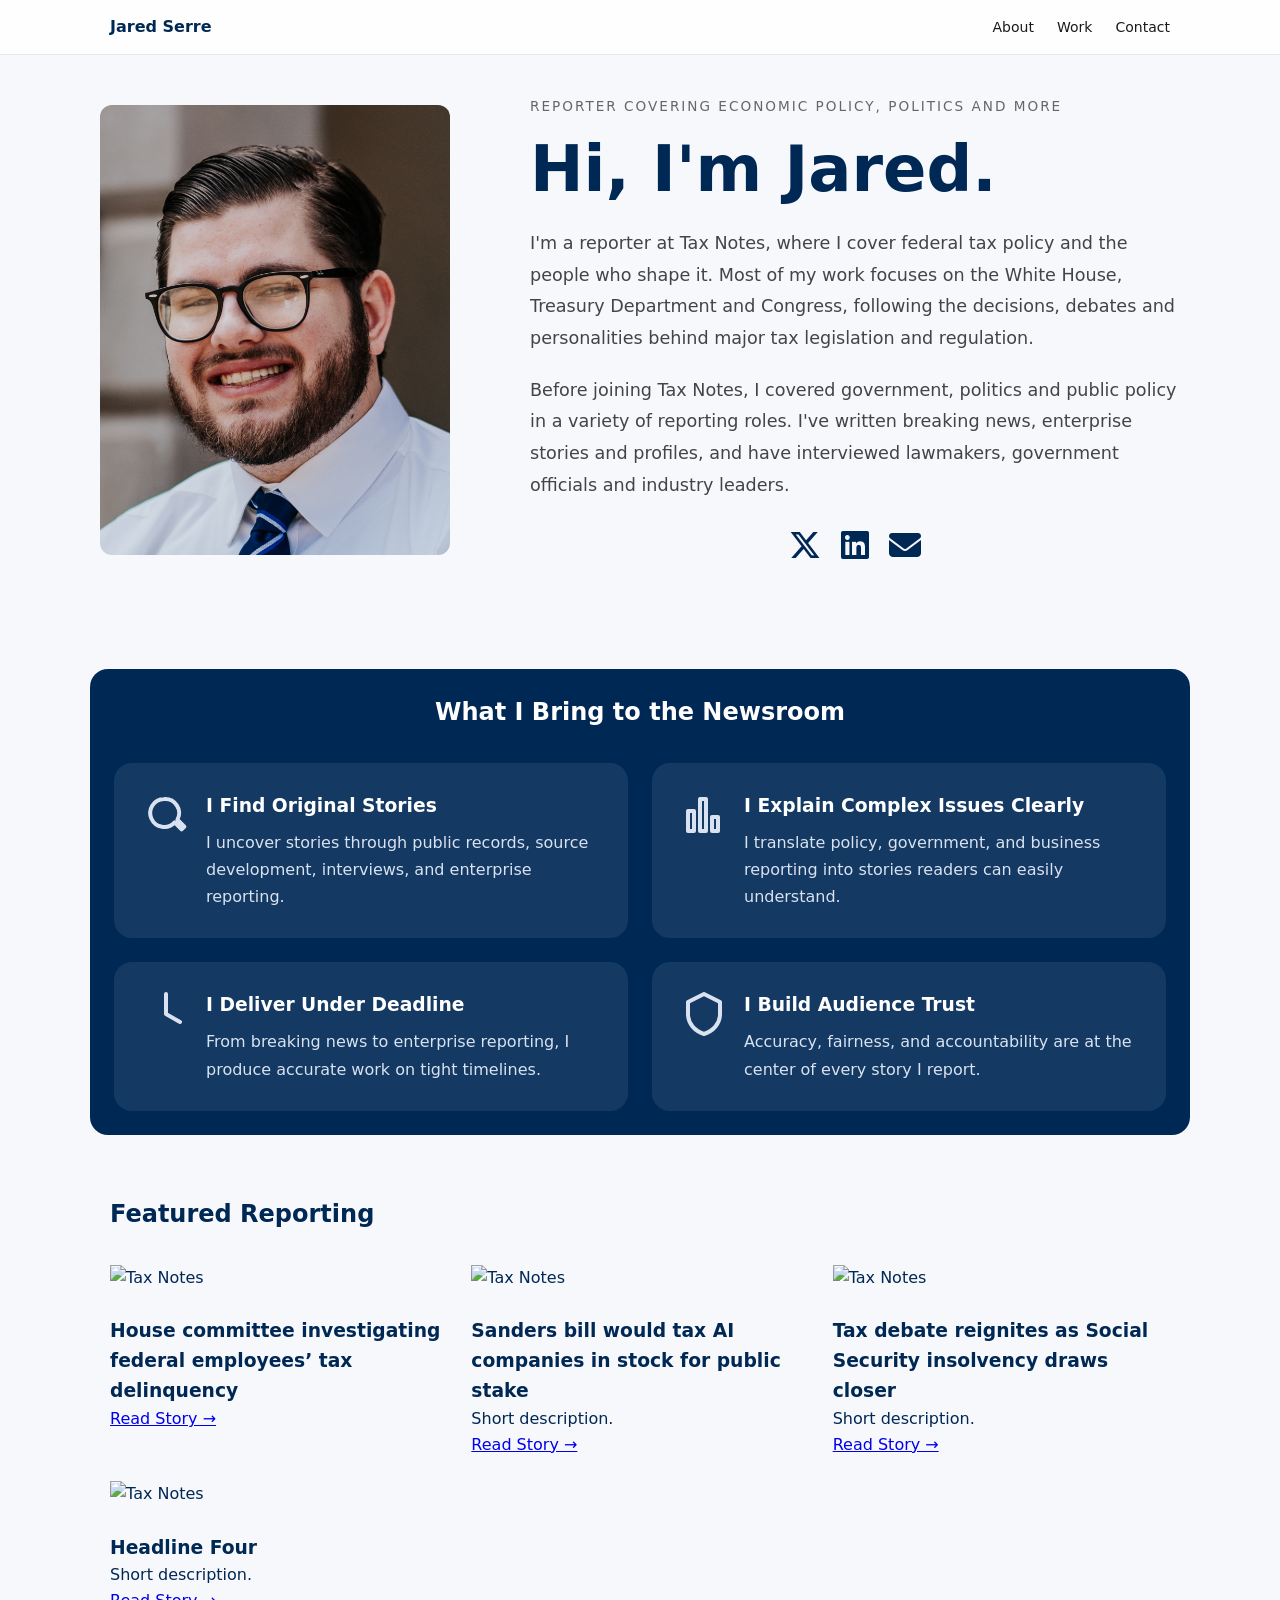
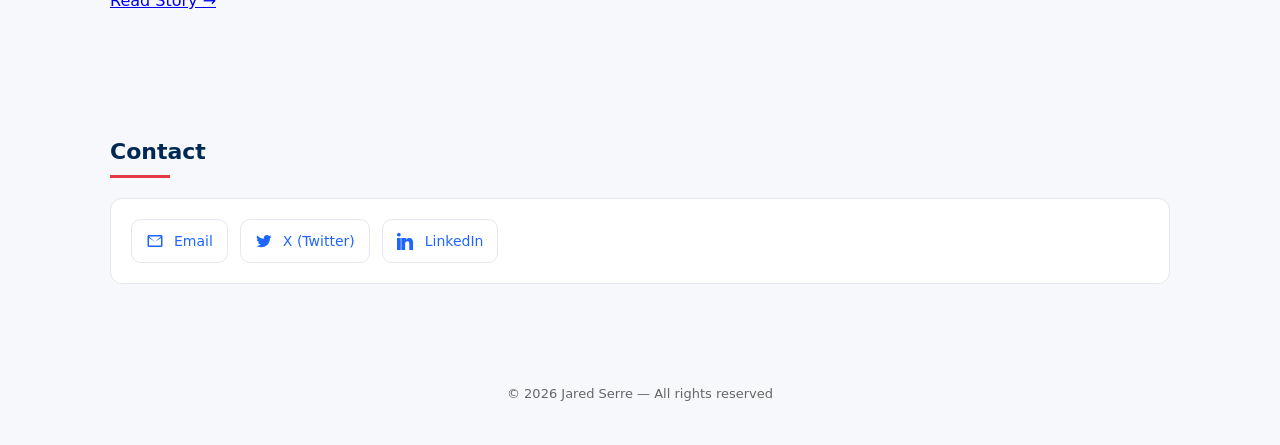
==== index.html @ 061e99f4 "Update index.html" ====
<!DOCTYPE html>
<html lang="en">
<head>
  <meta charset="UTF-8" />
  <meta name="viewport" content="width=device-width, initial-scale=1.0"/>
  <title>Jared Serre</title>
  <link rel="stylesheet" href="styles.css" />
  <link rel="stylesheet" href="https://cdnjs.cloudflare.com/ajax/libs/font-awesome/6.5.2/css/all.min.css">
</head>

<body>

<!-- NAV -->
<nav>
  <div class="nav-container">
    <div class="logo">Jared Serre</div>
    <div class="nav-links">
      <a href="#about">About</a>
      <a href="#work">Work</a>
      <a href="#contact">Contact</a>
    </div>
  </div>
</nav>
  
<!-- HERO SECTION -->
<section class="hero">
  <div class="hero-image">
    <img src="images/headshot.jpg" alt="Jared Serre">
  </div>

  <div class="hero-content">
    <p class="hero-kicker">Reporter Covering Economic Policy, Politics and More</p>

    <h1>Hi, I'm Jared.</h1>

    <p class="hero-description">
      I'm a reporter at Tax Notes, where I cover federal tax policy and the
      people who shape it. Most of my work focuses on the White House,
      Treasury Department and Congress, following the decisions, debates
      and personalities behind major tax legislation and regulation.
    </p>

    <p class="hero-description">
      Before joining Tax Notes, I covered government, politics and public
      policy in a variety of reporting roles. I've written breaking news,
      enterprise stories and profiles, and have interviewed lawmakers,
      government officials and industry leaders.
    </p>

    <div class="hero-links">
      <a href="https://x.com/JaredSerre" target="_blank" aria-label="X">
        <i class="fa-brands fa-x-twitter"></i>
      </a>

      <a href="https://www.linkedin.com/in/jared-serre/" target="_blank" aria-label="LinkedIn">
        <i class="fa-brands fa-linkedin"></i>
      </a>

      <a href="mailto:jaredserre@gmail.com" aria-label="Email">
        <i class="fa-solid fa-envelope"></i>
      </a>
    </div>
  </div>
</section>

</header>

  <!-- WHY NEWSROOMS HIRE ME -->
<section id="why-newsrooms-hire-me">
  <div class="container">
    <h2>What I Bring to the Newsroom</h2>

    <div class="value-grid">

      <article class="value-card">
        <div class="value-icon">
          <svg viewBox="0 0 24 24">
            <path d="M11 4a7 7 0 105.3 11.7l3.5 3.5 1.4-1.4-3.5-3.5A7 7 0 0011 4z"/>
          </svg>
        </div>
        <div class="value-content">
          <h3>I Find Original Stories</h3>
          <p>
            I uncover stories through public records, source development,
            interviews, and enterprise reporting.
          </p>
        </div>
      </article>

      <article class="value-card">
        <div class="value-icon">
          <svg viewBox="0 0 24 24">
            <path d="M4 20V10h3v10H4zm6 0V4h3v16h-3zm6 0v-7h3v7h-3z"/>
          </svg>
        </div>
        <div class="value-content">
          <h3>I Explain Complex Issues Clearly</h3>
          <p>
            I translate policy, government, and business reporting into
            stories readers can easily understand.
          </p>
        </div>
      </article>

      <article class="value-card">
        <div class="value-icon">
          <svg viewBox="0 0 24 24">
            <path d="M12 2v10l7 4"/>
          </svg>
        </div>
        
        <div class="value-content">
          <h3>I Deliver Under Deadline</h3>
          <p>
            From breaking news to enterprise reporting, I produce
            accurate work on tight timelines.
          </p>
        </div> 
      </article>

      <article class="value-card">
        <div class="value-icon">
          <svg viewBox="0 0 24 24">
            <path d="M12 2l8 4v6c0 5-3.5 8.5-8 10-4.5-1.5-8-5-8-10V6l8-4z"/>
          </svg>
        </div>

        <div class="value-content">
          <h3>I Build Audience Trust</h3>
          <p>
            Accuracy, fairness, and accountability are at the center
            of every story I report.
          </p>
        </div>  
      </article>

    </div>
  </div>
</section>

<!-- WORK -->
<section id="featured-work" class="section">
  <div class="container">

    <div class="section-header">
      <h2>Featured Reporting</h2>
    </div>

    <div class="story-grid">

      <!-- Story Card -->
      <article class="story-card">
        <div class="story-card">
        <div class="pub-badge">
        <img src="images/logos/tax-notes.png" alt="Tax Notes">
        </div>
        <img src="https://pbs.twimg.com/media/HLxZW6cWMAAOwuE?format=jpg&name=medium" alt="">
        <h3>House committee investigating federal employees’ tax delinquency</h3>
        <a href="articles/delinquency.html">Read Story →</a>
      </article>

      <!-- Story Card -->
      <article class="story-card">
        <div class="story-card">
        <div class="pub-badge">
        <img src="images/logos/tax-notes.png" alt="Tax Notes">
        </div>
        <img src="https://pbs.twimg.com/media/HLcJzKTXwAAC-oU?format=jpg&name=medium" alt="">
        <h3>Sanders bill would tax AI companies in stock for public stake</h3>
        <p>Short description.</p>
        <a href="articles/sanders-bill.html">Read Story →</a>
      </article>

      <!-- Story Card -->
      <article class="story-card">
        <div class="story-card">
        <div class="pub-badge">
        <img src="images/logos/tax-notes.png" alt="Tax Notes">
        </div>
        <img src="https://pbs.twimg.com/media/HKjgT0gX0AAf01h?format=jpg&name=medium" alt="">
        <h3>Tax debate reignites as Social Security insolvency draws closer</h3>
        <p>Short description.</p>
        <a href="articles/social-security.html">Read Story →</a>
      </article>

      <!-- Story Card -->
      <article class="story-card">
        <div class="story-card">
        <div class="pub-badge">
        <img src="images/logos/tax-notes.png" alt="Tax Notes">
        </div>
        <img src="images/story4.jpg" alt="">
        <h3>Headline Four</h3>
        <p>Short description.</p>
        <a href="#">Read Story →</a>
      </article>

    </div>
  </div>
</section>
  
<!-- CONTACT -->
<section id="contact">
  <h2 class="section-title">Contact</h2>

  <div class="contact-box">

  <a class="contact-btn email" href="mailto:jaredserre@gmail.com">
    <svg viewBox="0 0 24 24" class="icon">
      <path d="M4 4h16c1.1 0 2 .9 2 2v12c0 1.1-.9 2-2 2H4c-1.1 0-2-.9-2-2V6c0-1.1.9-2 2-2zm0 2v.01L12 13 20 6.01V6H4zm0 12h16V8l-8 5-8-5v10z"/>
    </svg>
    Email
  </a>

  <a class="contact-btn twitter" href="https://twitter.com/JaredSerre" target="_blank">
    <svg viewBox="0 0 24 24" class="icon">
      <path d="M22 5.92c-.74.33-1.53.55-2.36.65a4.1 4.1 0 0 0 1.8-2.27 8.19 8.19 0 0 1-2.6 1 4.1 4.1 0 0 0-7 3.74A11.64 11.64 0 0 1 3 4.8a4.1 4.1 0 0 0 1.27 5.47 4.07 4.07 0 0 1-1.86-.52v.05a4.1 4.1 0 0 0 3.29 4.02 4.1 4.1 0 0 1-1.85.07 4.1 4.1 0 0 0 3.83 2.85A8.23 8.23 0 0 1 2 18.58a11.62 11.62 0 0 0 6.29 1.84c7.55 0 11.68-6.26 11.68-11.68v-.53A8.3 8.3 0 0 0 22 5.92z"/>
    </svg>
    X (Twitter)
  </a>

  <a class="contact-btn linkedin" href="https://linkedin.com/in/jared-serre" target="_blank">
    <svg viewBox="0 0 24 24" class="icon">
      <path d="M4.98 3.5C4.98 4.88 3.87 6 2.5 6S0 4.88 0 3.5 1.12 1 2.5 1 4.98 2.12 4.98 3.5zM0 8h5v16H0V8zm7.5 0H12v2.3h.1c.6-1.1 2-2.3 4.1-2.3 4.4 0 5.2 2.9 5.2 6.7V24h-5v-7.5c0-1.8 0-4.2-2.6-4.2s-3 2-3 4V24h-5V8z"/>
    </svg>
    LinkedIn
  </a>

</div>
</section>

<footer>
  © 2026 Jared Serre — All rights reserved
</footer>

<script src="script.js"></script>
</body>
</html>
---- styles.css ----
:root{
  --blue:#1e66ff;
  --red:#e63946;
  --text:#1a1a1a;
  --muted:#666;
  --bg:#f7f8fb;
  --card:#ffffff;
  --border:#e6e8ef;
}

*{
  margin:0;
  padding:0;
  box-sizing:border-box;
  font-family: system-ui, -apple-system, Segoe UI, Roboto, Arial, sans-serif;
}

body{
  background: var(--bg);
  color: #002855;
  line-height:1.6;
  scroll-behavior:smooth;
}

/* NAV */
nav{
  position:fixed;
  top:0;
  width:100%;
  background:rgba(255,255,255,0.85);
  backdrop-filter: blur(10px);
  border-bottom:1px solid var(--border);
  z-index:1000;
}

.nav-container{
  max-width:1100px;
  margin:auto;
  display:flex;
  justify-content:space-between;
  align-items:center;
  padding:14px 20px;
}

.logo{
  font-weight:700;
}

.nav-links a{
  margin-left:18px;
  text-decoration:none;
  color:var(--text);
  font-size:14px;
  position:relative;
}

.nav-links a::after{
  content:"";
  position:absolute;
  left:0;
  bottom:-4px;
  width:0%;
  height:2px;
  background:var(--blue);
  transition:0.3s;
}

.nav-links a:hover::after{
  width:100%;
}

.hero {
display: flex;
align-items: center;
justify-content: center;
gap: 5rem;
max-width: 1200px;
margin: 0 auto;
padding: 6rem 2rem;
}

.hero-image img {
width: 350px;
height: 450px;
object-fit: cover;
border-radius: 12px;
}

.hero-content {
max-width: 650px;
}

.hero-kicker {
text-transform: uppercase;
letter-spacing: 2px;
font-size: 0.85rem;
color: #666;
margin-bottom: 1rem;
}

.hero-content h1 {
font-size: 4rem;
line-height: 1.1;
margin-bottom: 1.5rem;
color: #002855;
}

.hero-description {
font-size: 1.1rem;
line-height: 1.8;
color: #444;
margin-bottom: 1.25rem;
}

.hero-links {
  display: flex;
  gap: 20px;
  justify-content: center;
  margin-top: 20px;
}

.hero-links a {
  font-size: 2rem;
  color: #002855;
  text-decoration: none;
  transition: transform 0.2s ease;
}

.hero-links a:hover {
  transform: scale(1.15);
}

@media (max-width: 768px) {
.hero {
flex-direction: column;
text-align: center;
padding: 4rem 1.5rem;
}

.hero-content h1 {
font-size: 2.75rem;
}

.hero-image img {
width: 280px;
height: 360px;
}
}


/* SECTIONS */
section{
  max-width:1100px;
  margin:0 auto;
  padding:60px 20px;
}

.section-title{
  font-size:22px;
  margin-bottom:20px;
}

.section-title::after{
  content:"";
  display:block;
  width:60px;
  height:3px;
  background:var(--red);
  margin-top:6px;
}

/* WORK */
.work-grid{
  display:grid;
  grid-template-columns:repeat(auto-fit,minmax(250px,1fr));
  gap:20px;
}

.card{
  background:var(--card);
  border:1px solid var(--border);
  border-radius:12px;
  padding:18px;
  transition:0.3s;
}

.card:hover{
  transform:translateY(-5px);
  border-color:var(--blue);
}

.card p{
  color:var(--muted);
  font-size:14px;
}

.card a{
  display:inline-block;
  margin-top:10px;
  color:var(--blue);
  text-decoration:none;
}

.value-grid {
  display: grid;
  grid-template-columns: repeat(2, 1fr);
  gap: 1.5rem;
  margin-top: 2rem;
}

@media (max-width: 768px) {
  .value-grid {
    grid-template-columns: 1fr;
  }
}

.value-card:hover {
  transform: translateY(-4px);
  border-color: var(--accent);
  box-shadow: 0 12px 24px rgba(0,0,0,.08);
}

.value-icon svg {
  width: 100%;
  height: 100%;
  fill: none;
  stroke: currentColor;
  stroke-width: 2;
  stroke-linecap: round;
  stroke-linejoin: round;
}

.value-card {
  display: flex;
  align-items: flex-start;
  gap: 1rem;

  background: var(--card-bg);
  border: 1px solid var(--border-color);
  border-radius: 18px;
  padding: 1.75rem;

  transition: transform 0.25s ease,
              border-color 0.25s ease,
              box-shadow 0.25s ease;
}

.value-icon {
  flex-shrink: 0;
  width: 48px;
  height: 48px;
  margin-bottom: 0;
  color: var(--accent);
}

.value-card h3 {
  margin-bottom: .5rem;
}

.value-card p {
  color: var(--text-muted);
  line-height: 1.7;
}

/* CONTACT */
.contact-box{
  background:white;
  border:1px solid var(--border);
  border-radius:12px;
  padding:20px;
}

.contact-box a{
  color:var(--blue);
  text-decoration:none;
}

/* FOOTER */
footer{
  text-align:center;
  padding:40px;
  color:var(--muted);
  font-size:13px;
}

/* ANIMATION */
.fade-in{
  opacity:0;
  transform:translateY(20px);
  animation:fadeIn 0.8s ease forwards;
}

@keyframes fadeIn{
  to{
    opacity:1;
    transform:translateY(0);
  }
}

/* =========================
   ARTICLE PAGES
========================= */

.article-page{
  max-width:800px;
  margin:120px auto 60px;
  padding:0 20px;
}

.article-header{
  margin-bottom:30px;
}

.article-header h1{
  font-size:36px;
  margin-bottom:10px;
}

.article-meta{
  color:var(--muted);
  font-size:14px;
}

.article-content p{
  margin-bottom:18px;
  font-size:17px;
  line-height:1.8;
}

.article-content h2{
  margin:30px 0 10px;
  font-size:22px;
  border-left:4px solid var(--red);
  padding-left:10px;
}

.card-img{
  width:100%;
  height:160px;
  object-fit:cover;
  border-radius:10px;
  margin-bottom:12px;
  border:1px solid var(--border);
  transition:0.3s ease;
}

.card:hover .card-img{
  transform: scale(1.02);
}

.card-img {
  width: 100%;
  height: 180px;   /* controls visual consistency */
  object-fit: cover; /* THIS is what makes it behave correctly */
  border-radius: 10px;
  margin-bottom: 12px;
}
.contact-box{
  display:flex;
  flex-wrap:wrap;
  gap:12px;
  background:white;
  border:1px solid var(--border);
  border-radius:12px;
  padding:20px;
}

/* Base button style */
.contact-btn{
  display:inline-flex;
  align-items:center;
  gap:8px;
  padding:10px 14px;
  border-radius:10px;
  text-decoration:none;
  font-size:14px;
  font-weight:500;
  border:1px solid var(--border);
  transition:0.25s ease;
  background:white;
  color:var(--text);
}

/* Hover effect */
.contact-btn:hover{
  transform:translateY(-2px);
  border-color:var(--blue);
}

/* Specific accents */
.contact-btn.email:hover{
  border-color:var(--red);
  color:var(--red);
}

.contact-btn.twitter:hover{
  border-color:var(--blue);
  color:var(--blue);
}

.contact-btn.linkedin:hover{
  border-color:#0a66c2;
  color:#0a66c2;
}

.contact-box{
  display:flex;
  flex-wrap:wrap;
  gap:12px;
  background:white;
  border:1px solid var(--border);
  border-radius:12px;
  padding:20px;
}

/* Button base */
.contact-btn{
  display:inline-flex;
  align-items:center;
  gap:10px;
  padding:10px 14px;
  border-radius:10px;
  text-decoration:none;
  font-size:14px;
  font-weight:500;
  border:1px solid var(--border);
  background:white;
  color:var(--text);
  transition:0.25s ease;
}

/* SVG icons */
.icon{
  width:18px;
  height:18px;
  fill:currentColor;
}

/* Hover interaction */
.contact-btn:hover{
  transform:translateY(-2px);
  border-color:var(--blue);
}

/* Brand accents */
.contact-btn.email:hover{
  border-color:var(--red);
  color:var(--red);
}

.contact-btn.twitter:hover{
  border-color:var(--blue);
  color:var(--blue);
}

.contact-btn.linkedin:hover{
  border-color:#0a66c2;
  color:#0a66c2;
}

/* Why Newsrooms Hire Me */
#why-newsrooms-hire-me,
.why-newsrooms-hire-me {
  background: #002855;
  color: #f5f7fb;
  padding: 1.5rem 1.5rem;
  border-radius: 18px;
}

#why-newsrooms-hire-me h2,
.why-newsrooms-hire-me h2 {
  text-align: center;
  color: #ffffff;
}

#why-newsrooms-hire-me p,
.why-newsrooms-hire-me p {
  color: #d9e2f1;
}

#why-newsrooms-hire-me .value-card {
  background: rgba(255, 255, 255, 0.08);
  border-color: rgba(255, 255, 255, 0.18);
}

#why-newsrooms-hire-me .value-card h3 {
  color: #ffffff;
}

#why-newsrooms-hire-me .value-icon {
  color: #d9e2f1;
}

.section-header{
    display:flex;
    justify-content:space-between;
    align-items:center;
    margin-bottom:2rem;
}

.story-grid {
  display: grid;
  grid-template-columns: repeat(3, 1fr);
  gap: 24px;
  margin-top: 20px;
}

/* Tablet */
@media (max-width: 900px) {
  .story-grid {
    grid-template-columns: repeat(2, 1fr);
  }
}

/* Mobile */
@media (max-width: 600px) {
  .story-grid {
    grid-template-columns: 1fr;
  }
}
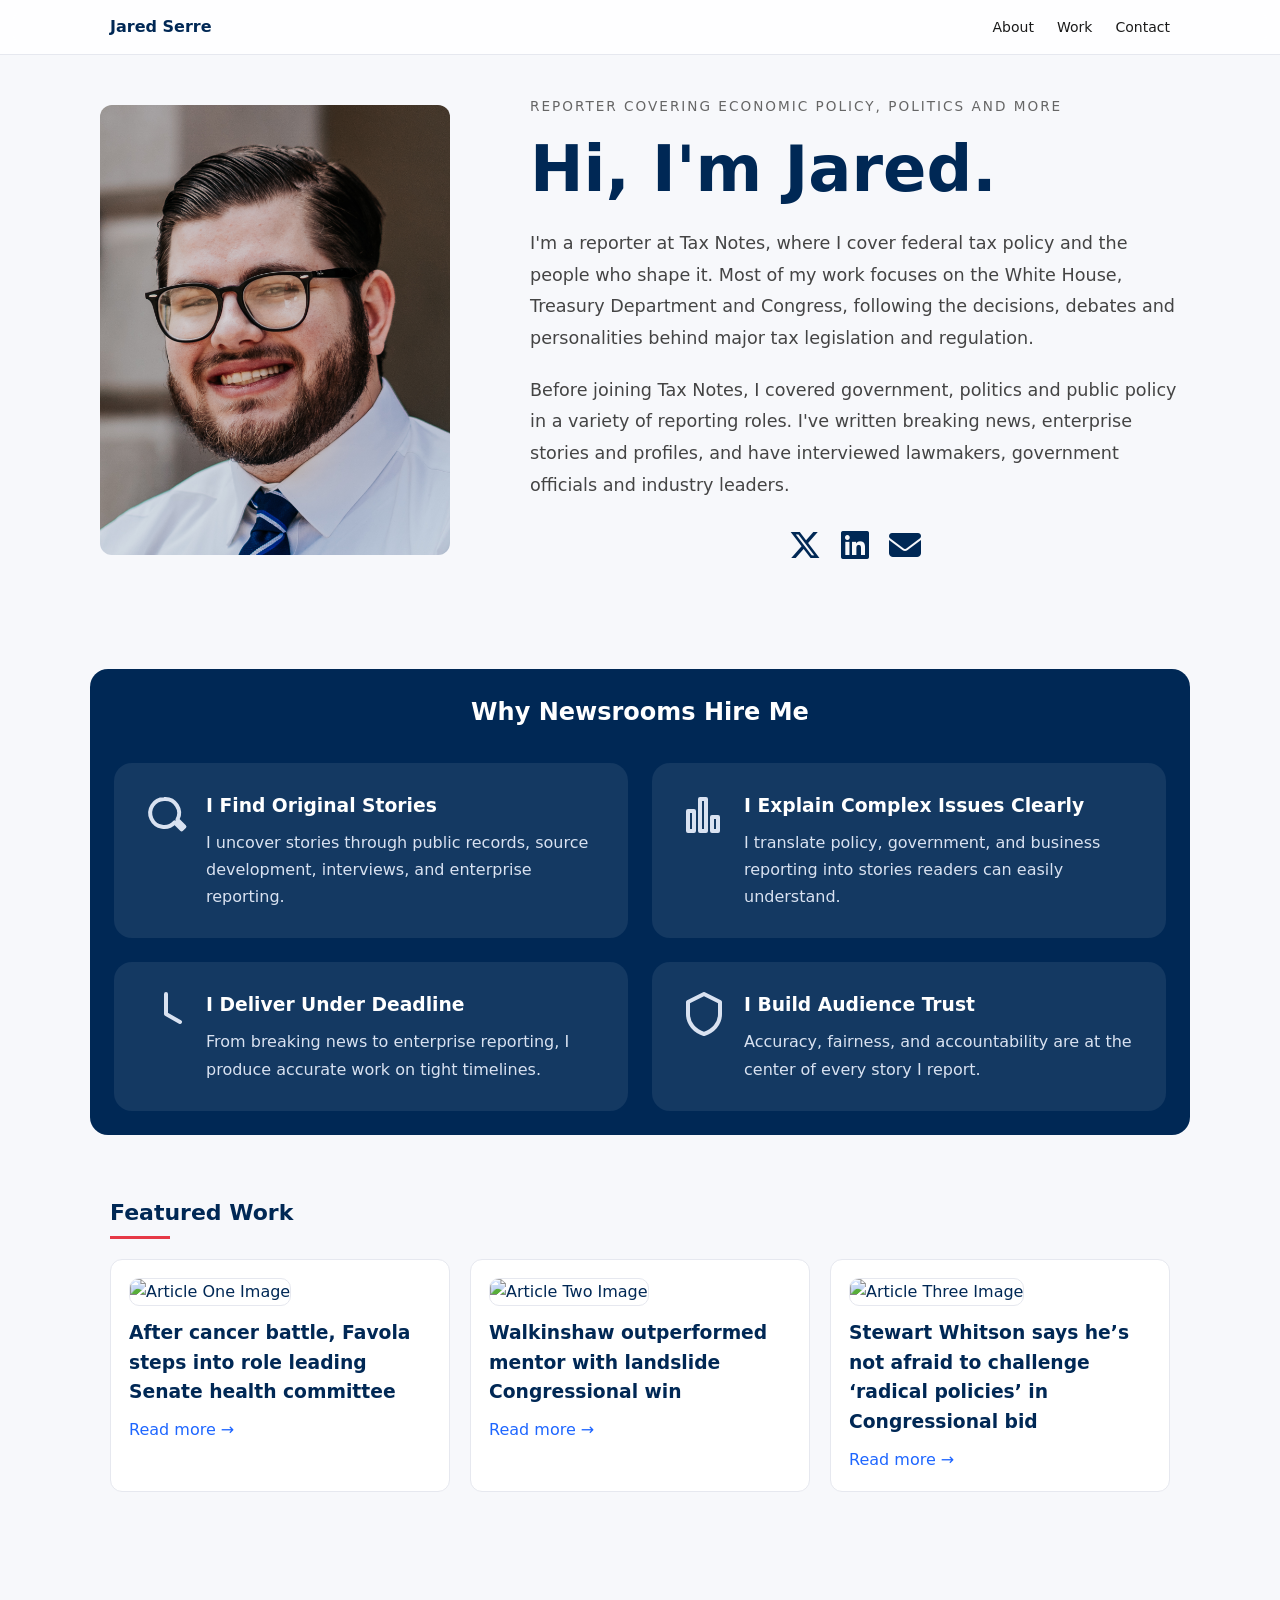
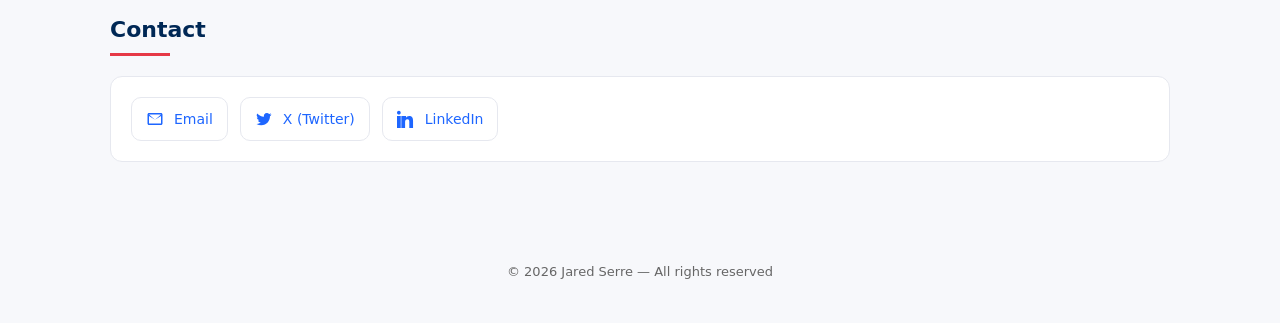
==== commit d2c0a416: "Update index.html" ====
--- a/index.html
+++ b/index.html
@@ -68,7 +68,7 @@
   <!-- WHY NEWSROOMS HIRE ME -->
 <section id="why-newsrooms-hire-me">
   <div class="container">
-    <h2>What I Bring to the Newsroom</h2>
+    <h2>Why Newsrooms Hire Me</h2>
 
     <div class="value-grid">
 
@@ -139,66 +139,32 @@
 </section>
 
 <!-- WORK -->
-<section id="featured-work" class="section">
-  <div class="container">
-
-    <div class="section-header">
-      <h2>Featured Reporting</h2>
-    </div>
-
-    <div class="story-grid">
-
-      <!-- Story Card -->
-      <article class="story-card">
-        <div class="story-card">
-        <div class="pub-badge">
-        <img src="images/logos/tax-notes.png" alt="Tax Notes">
-        </div>
-        <img src="https://pbs.twimg.com/media/HLxZW6cWMAAOwuE?format=jpg&name=medium" alt="">
-        <h3>House committee investigating federal employees’ tax delinquency</h3>
-        <a href="articles/delinquency.html">Read Story →</a>
-      </article>
-
-      <!-- Story Card -->
-      <article class="story-card">
-        <div class="story-card">
-        <div class="pub-badge">
-        <img src="images/logos/tax-notes.png" alt="Tax Notes">
-        </div>
-        <img src="https://pbs.twimg.com/media/HLcJzKTXwAAC-oU?format=jpg&name=medium" alt="">
-        <h3>Sanders bill would tax AI companies in stock for public stake</h3>
-        <p>Short description.</p>
-        <a href="articles/sanders-bill.html">Read Story →</a>
-      </article>
-
-      <!-- Story Card -->
-      <article class="story-card">
-        <div class="story-card">
-        <div class="pub-badge">
-        <img src="images/logos/tax-notes.png" alt="Tax Notes">
-        </div>
-        <img src="https://pbs.twimg.com/media/HKjgT0gX0AAf01h?format=jpg&name=medium" alt="">
-        <h3>Tax debate reignites as Social Security insolvency draws closer</h3>
-        <p>Short description.</p>
-        <a href="articles/social-security.html">Read Story →</a>
-      </article>
-
-      <!-- Story Card -->
-      <article class="story-card">
-        <div class="story-card">
-        <div class="pub-badge">
-        <img src="images/logos/tax-notes.png" alt="Tax Notes">
-        </div>
-        <img src="images/story4.jpg" alt="">
-        <h3>Headline Four</h3>
-        <p>Short description.</p>
-        <a href="#">Read Story →</a>
-      </article>
-
-    </div>
-  </div>
-</section>
-  
+<section id="work">
+  <h2 class="section-title">Featured Work</h2>
+
+  <div class="work-grid">
+
+    <div class="card">
+      <img src="https://www.arlnow.com/wp-content/uploads/2023/06/favola-600x506.jpg" alt="Article One Image" class="card-img">
+      <h3>After cancer battle, Favola steps into role leading Senate health committee</h3>
+      <a href="articles/article-1.html">Read more →</a>
+    </div>
+
+    <div class="card">
+      <img src="https://www.ffxnow.com/files/2025/09/IMG_0463-600x450.jpg" alt="Article Two Image" class="card-img">
+      <h3>Walkinshaw outperformed mentor with landslide Congressional win</h3>
+      <a href="articles/article-2.html">Read more →</a>
+    </div>
+
+    <div class="card">
+      <img src="https://www.ffxnow.com/files/2025/06/StewartWhitson2-600x450.jpg" alt="Article Three Image" class="card-img">
+      <h3>Stewart Whitson says he’s not afraid to challenge ‘radical policies’ in Congressional bid</h3>
+      <a href="articles/article-3.html">Read more →</a>
+    </div>
+
+  </div>
+</section>
+
 <!-- CONTACT -->
 <section id="contact">
   <h2 class="section-title">Contact</h2>
--- a/styles.css
+++ b/styles.css
@@ -518,3 +518,26 @@
     grid-template-columns: 1fr;
   }
 }
+
+.story-card {
+  position: relative;
+}
+
+.pub-badge {
+  position: absolute;
+  top: 12px;
+  left: 12px;
+  background: rgba(255, 255, 255, 0.9);
+  padding: 6px 8px;
+  border-radius: 6px;
+  display: flex;
+  align-items: center;
+  justify-content: center;
+  z-index: 2;
+}
+
+.pub-badge img {
+  height: 16px;
+  width: auto;
+  display: block;
+}
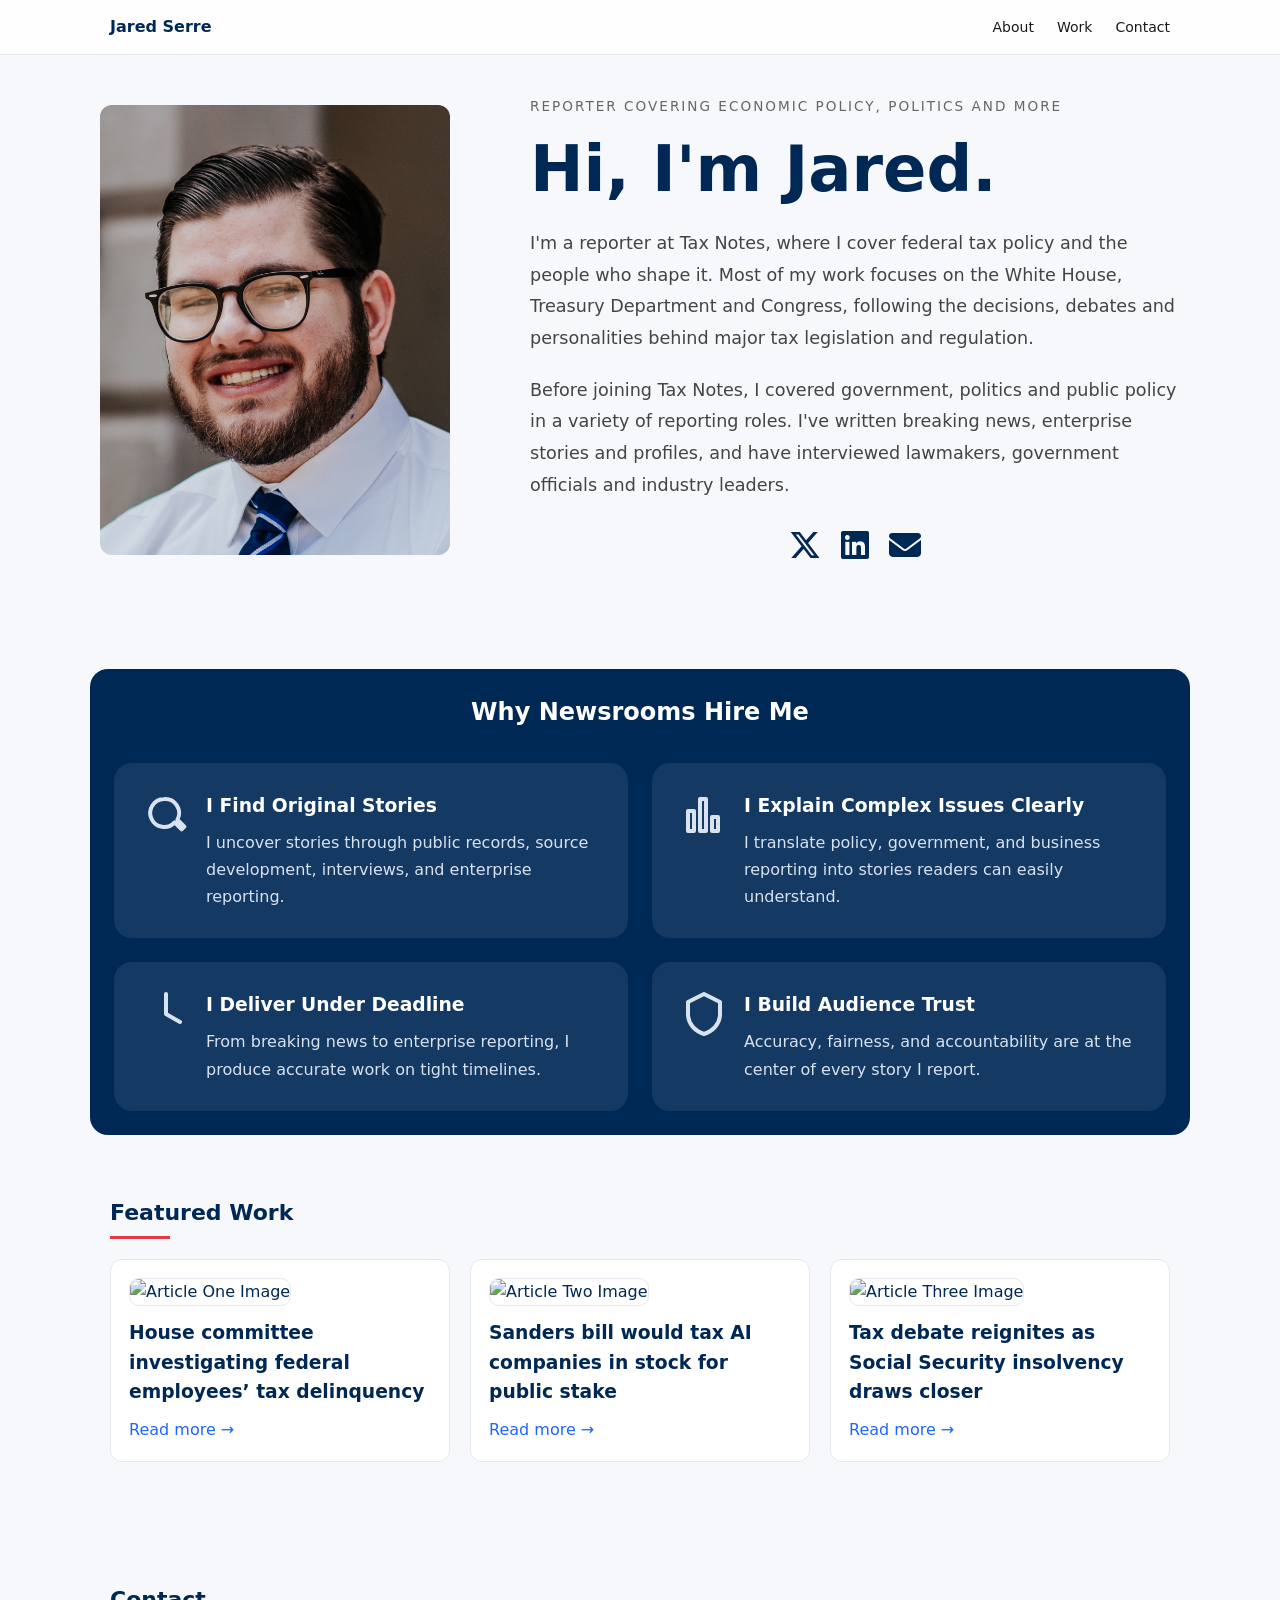
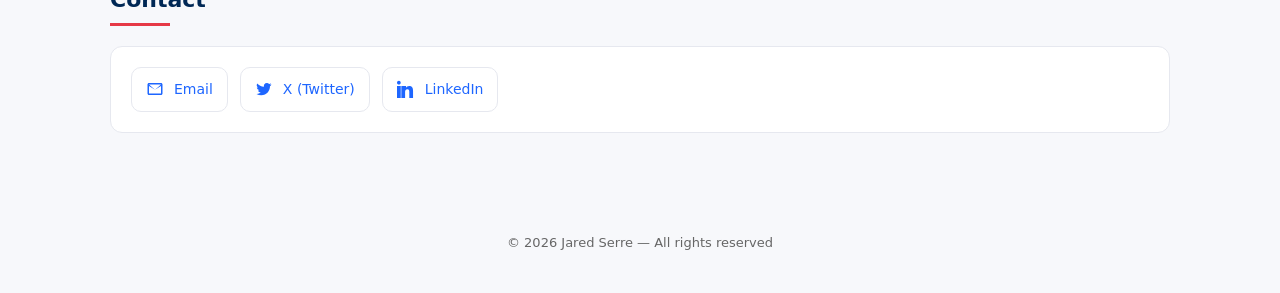
==== commit b98e2a0e: "Update index.html" ====
--- a/index.html
+++ b/index.html
@@ -145,21 +145,21 @@
   <div class="work-grid">
 
     <div class="card">
-      <img src="https://www.arlnow.com/wp-content/uploads/2023/06/favola-600x506.jpg" alt="Article One Image" class="card-img">
-      <h3>After cancer battle, Favola steps into role leading Senate health committee</h3>
-      <a href="articles/article-1.html">Read more →</a>
+      <img src="https://pbs.twimg.com/media/HLxZW6cWMAAOwuE?format=jpg&name=medium" alt="Article One Image" class="card-img">
+      <h3>House committee investigating federal employees’ tax delinquency</h3>
+      <a href="articles/delinquency.html">Read more →</a>
     </div>
 
     <div class="card">
-      <img src="https://www.ffxnow.com/files/2025/09/IMG_0463-600x450.jpg" alt="Article Two Image" class="card-img">
-      <h3>Walkinshaw outperformed mentor with landslide Congressional win</h3>
-      <a href="articles/article-2.html">Read more →</a>
+      <img src="https://pbs.twimg.com/media/HLcJzKTXwAAC-oU?format=jpg&name=medium" alt="Article Two Image" class="card-img">
+      <h3>Sanders bill would tax AI companies in stock for public stake</h3>
+      <a href="articles/sanders-bill.html">Read more →</a>
     </div>
 
     <div class="card">
-      <img src="https://www.ffxnow.com/files/2025/06/StewartWhitson2-600x450.jpg" alt="Article Three Image" class="card-img">
-      <h3>Stewart Whitson says he’s not afraid to challenge ‘radical policies’ in Congressional bid</h3>
-      <a href="articles/article-3.html">Read more →</a>
+      <img src="https://pbs.twimg.com/media/HKjgT0gX0AAf01h?format=jpg&name=medium" alt="Article Three Image" class="card-img">
+      <h3>Tax debate reignites as Social Security insolvency draws closer</h3>
+      <a href="articles/social-security.html">Read more →</a>
     </div>
 
   </div>
--- a/styles.css
+++ b/styles.css
@@ -490,54 +490,3 @@
 #why-newsrooms-hire-me .value-icon {
   color: #d9e2f1;
 }
-
-.section-header{
-    display:flex;
-    justify-content:space-between;
-    align-items:center;
-    margin-bottom:2rem;
-}
-
-.story-grid {
-  display: grid;
-  grid-template-columns: repeat(3, 1fr);
-  gap: 24px;
-  margin-top: 20px;
-}
-
-/* Tablet */
-@media (max-width: 900px) {
-  .story-grid {
-    grid-template-columns: repeat(2, 1fr);
-  }
-}
-
-/* Mobile */
-@media (max-width: 600px) {
-  .story-grid {
-    grid-template-columns: 1fr;
-  }
-}
-
-.story-card {
-  position: relative;
-}
-
-.pub-badge {
-  position: absolute;
-  top: 12px;
-  left: 12px;
-  background: rgba(255, 255, 255, 0.9);
-  padding: 6px 8px;
-  border-radius: 6px;
-  display: flex;
-  align-items: center;
-  justify-content: center;
-  z-index: 2;
-}
-
-.pub-badge img {
-  height: 16px;
-  width: auto;
-  display: block;
-}
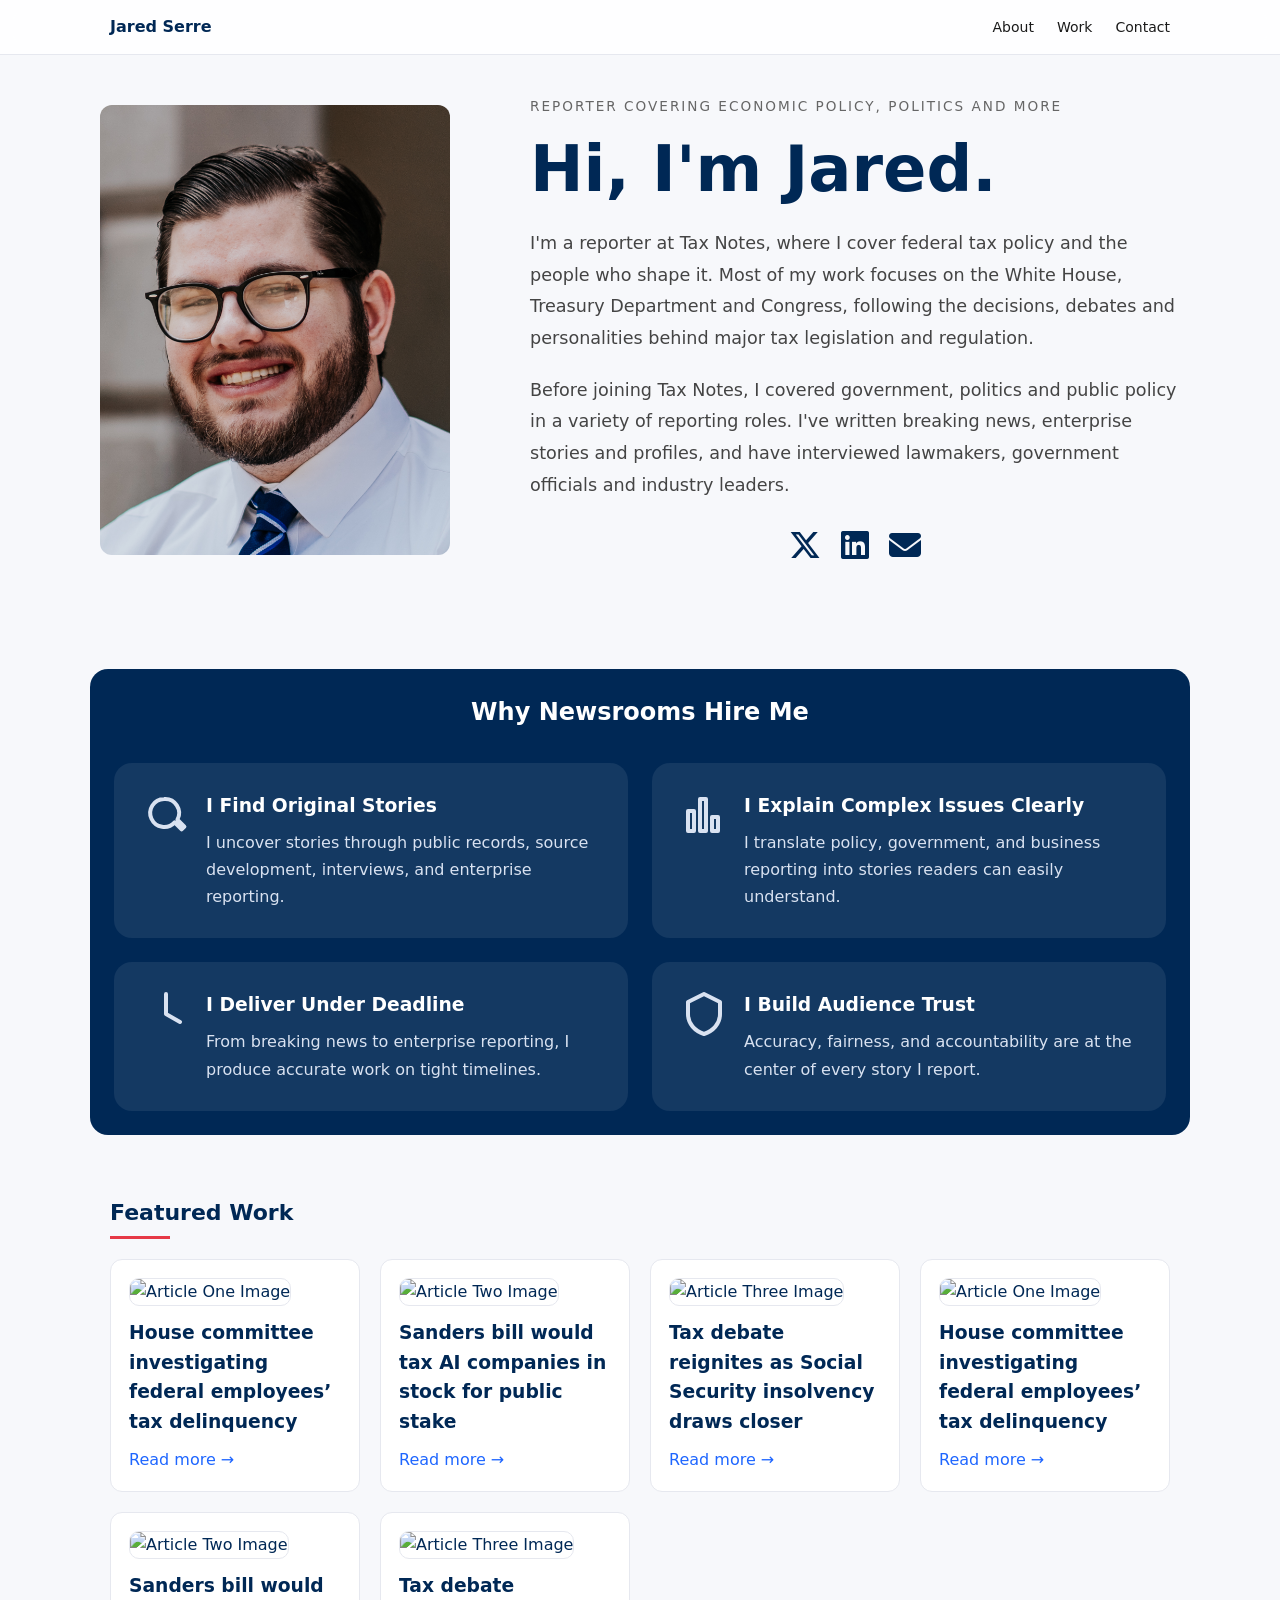
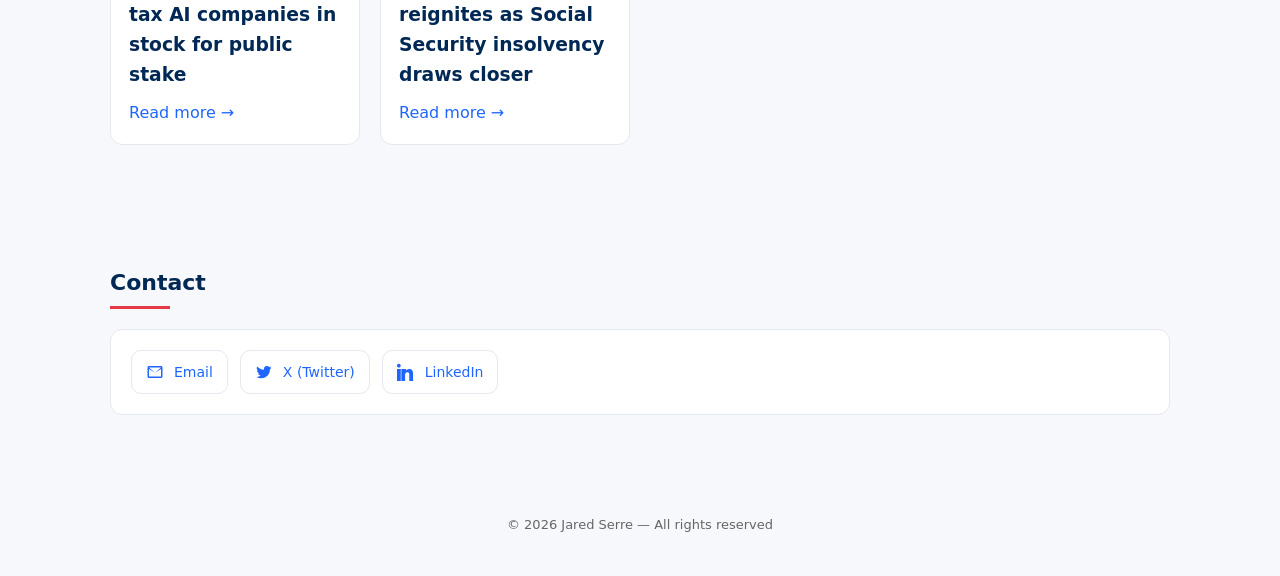
==== commit 2f086038: "Update index.html" ====
--- a/index.html
+++ b/index.html
@@ -162,6 +162,24 @@
       <a href="articles/social-security.html">Read more →</a>
     </div>
 
+    <div class="card">
+      <img src="https://pbs.twimg.com/media/HLxZW6cWMAAOwuE?format=jpg&name=medium" alt="Article One Image" class="card-img">
+      <h3>House committee investigating federal employees’ tax delinquency</h3>
+      <a href="articles/delinquency.html">Read more →</a>
+    </div>
+
+    <div class="card">
+      <img src="https://pbs.twimg.com/media/HLcJzKTXwAAC-oU?format=jpg&name=medium" alt="Article Two Image" class="card-img">
+      <h3>Sanders bill would tax AI companies in stock for public stake</h3>
+      <a href="articles/sanders-bill.html">Read more →</a>
+    </div>
+
+    <div class="card">
+      <img src="https://pbs.twimg.com/media/HKjgT0gX0AAf01h?format=jpg&name=medium" alt="Article Three Image" class="card-img">
+      <h3>Tax debate reignites as Social Security insolvency draws closer</h3>
+      <a href="articles/social-security.html">Read more →</a>
+    </div>
+
   </div>
 </section>
 
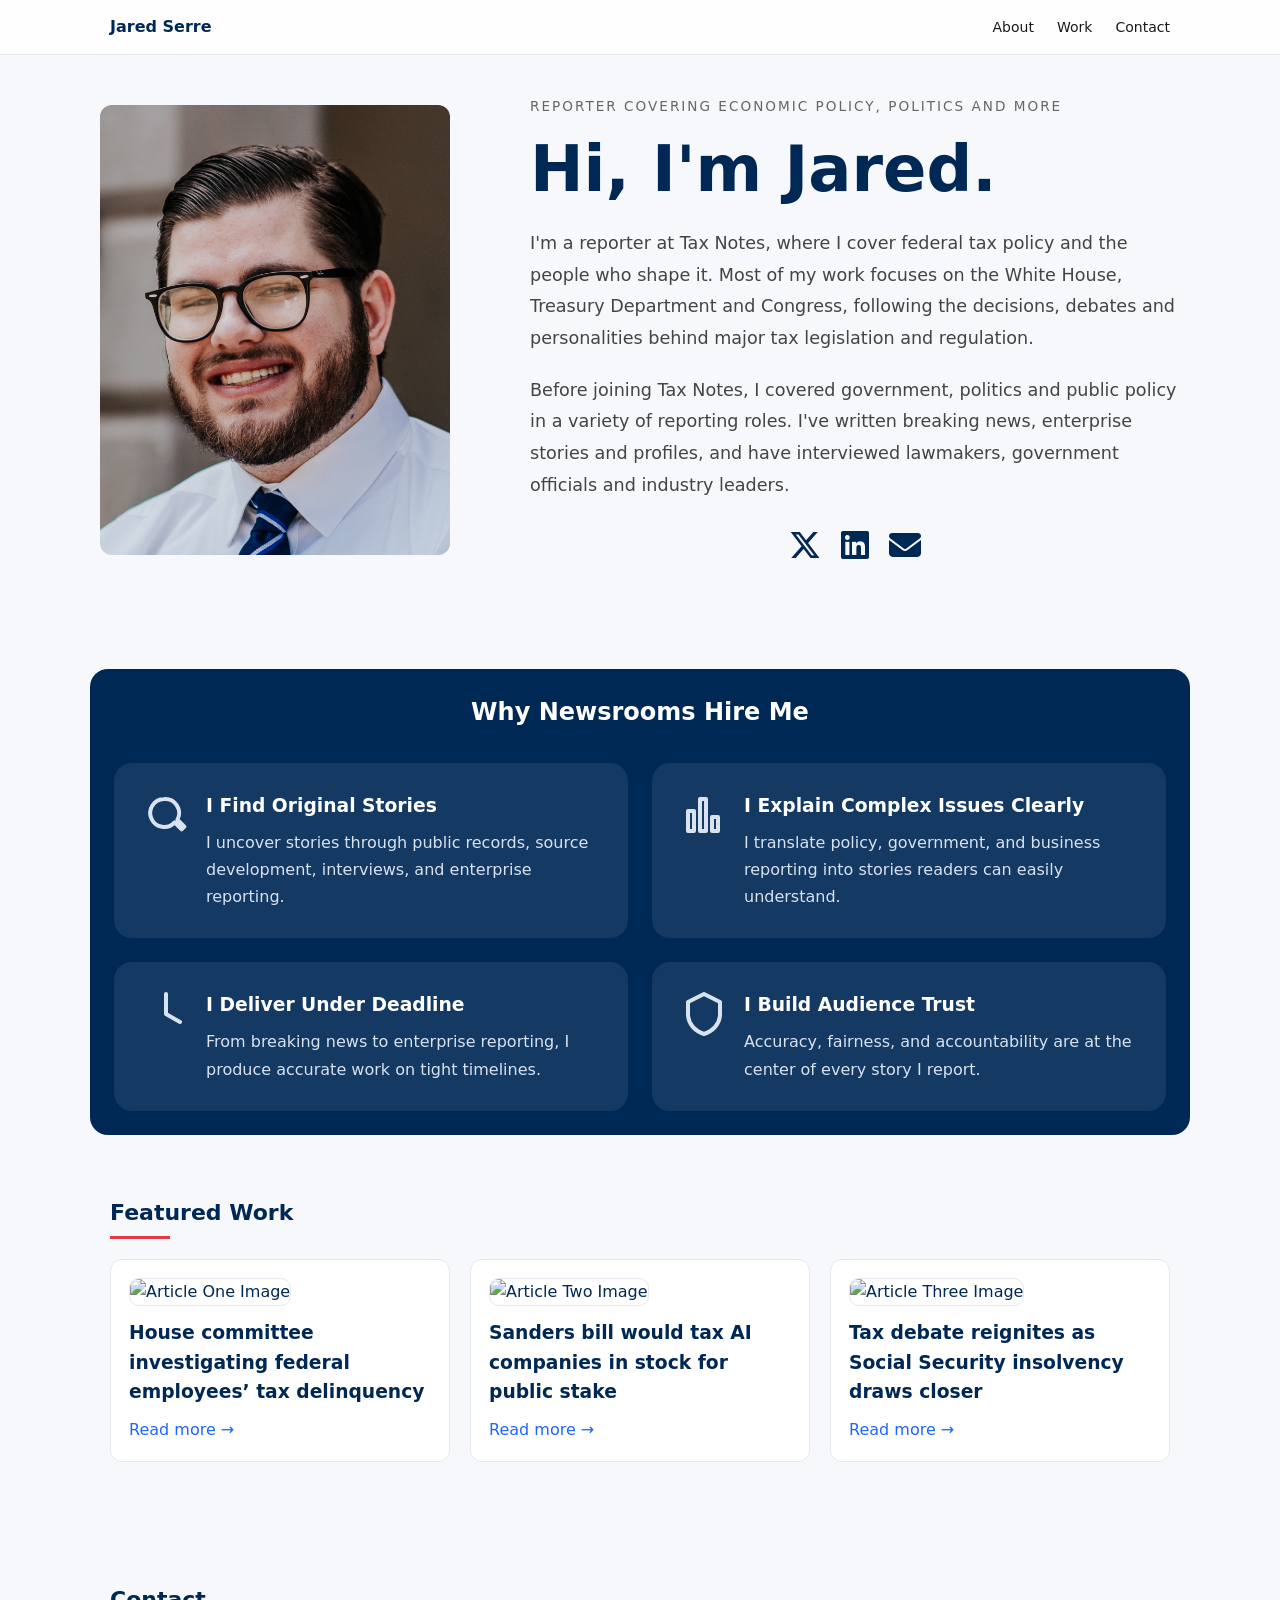
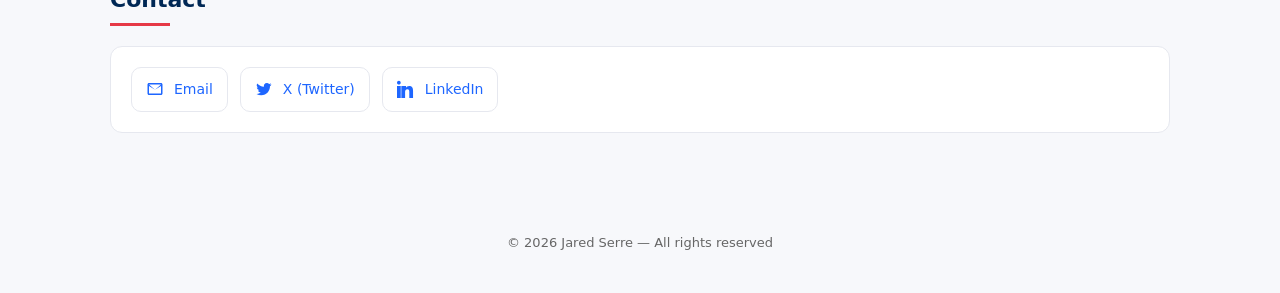
==== commit 5bbf5fcb: "Update index.html" ====
--- a/index.html
+++ b/index.html
@@ -162,24 +162,6 @@
       <a href="articles/social-security.html">Read more →</a>
     </div>
 
-    <div class="card">
-      <img src="https://pbs.twimg.com/media/HLxZW6cWMAAOwuE?format=jpg&name=medium" alt="Article One Image" class="card-img">
-      <h3>House committee investigating federal employees’ tax delinquency</h3>
-      <a href="articles/delinquency.html">Read more →</a>
-    </div>
-
-    <div class="card">
-      <img src="https://pbs.twimg.com/media/HLcJzKTXwAAC-oU?format=jpg&name=medium" alt="Article Two Image" class="card-img">
-      <h3>Sanders bill would tax AI companies in stock for public stake</h3>
-      <a href="articles/sanders-bill.html">Read more →</a>
-    </div>
-
-    <div class="card">
-      <img src="https://pbs.twimg.com/media/HKjgT0gX0AAf01h?format=jpg&name=medium" alt="Article Three Image" class="card-img">
-      <h3>Tax debate reignites as Social Security insolvency draws closer</h3>
-      <a href="articles/social-security.html">Read more →</a>
-    </div>
-
   </div>
 </section>
 
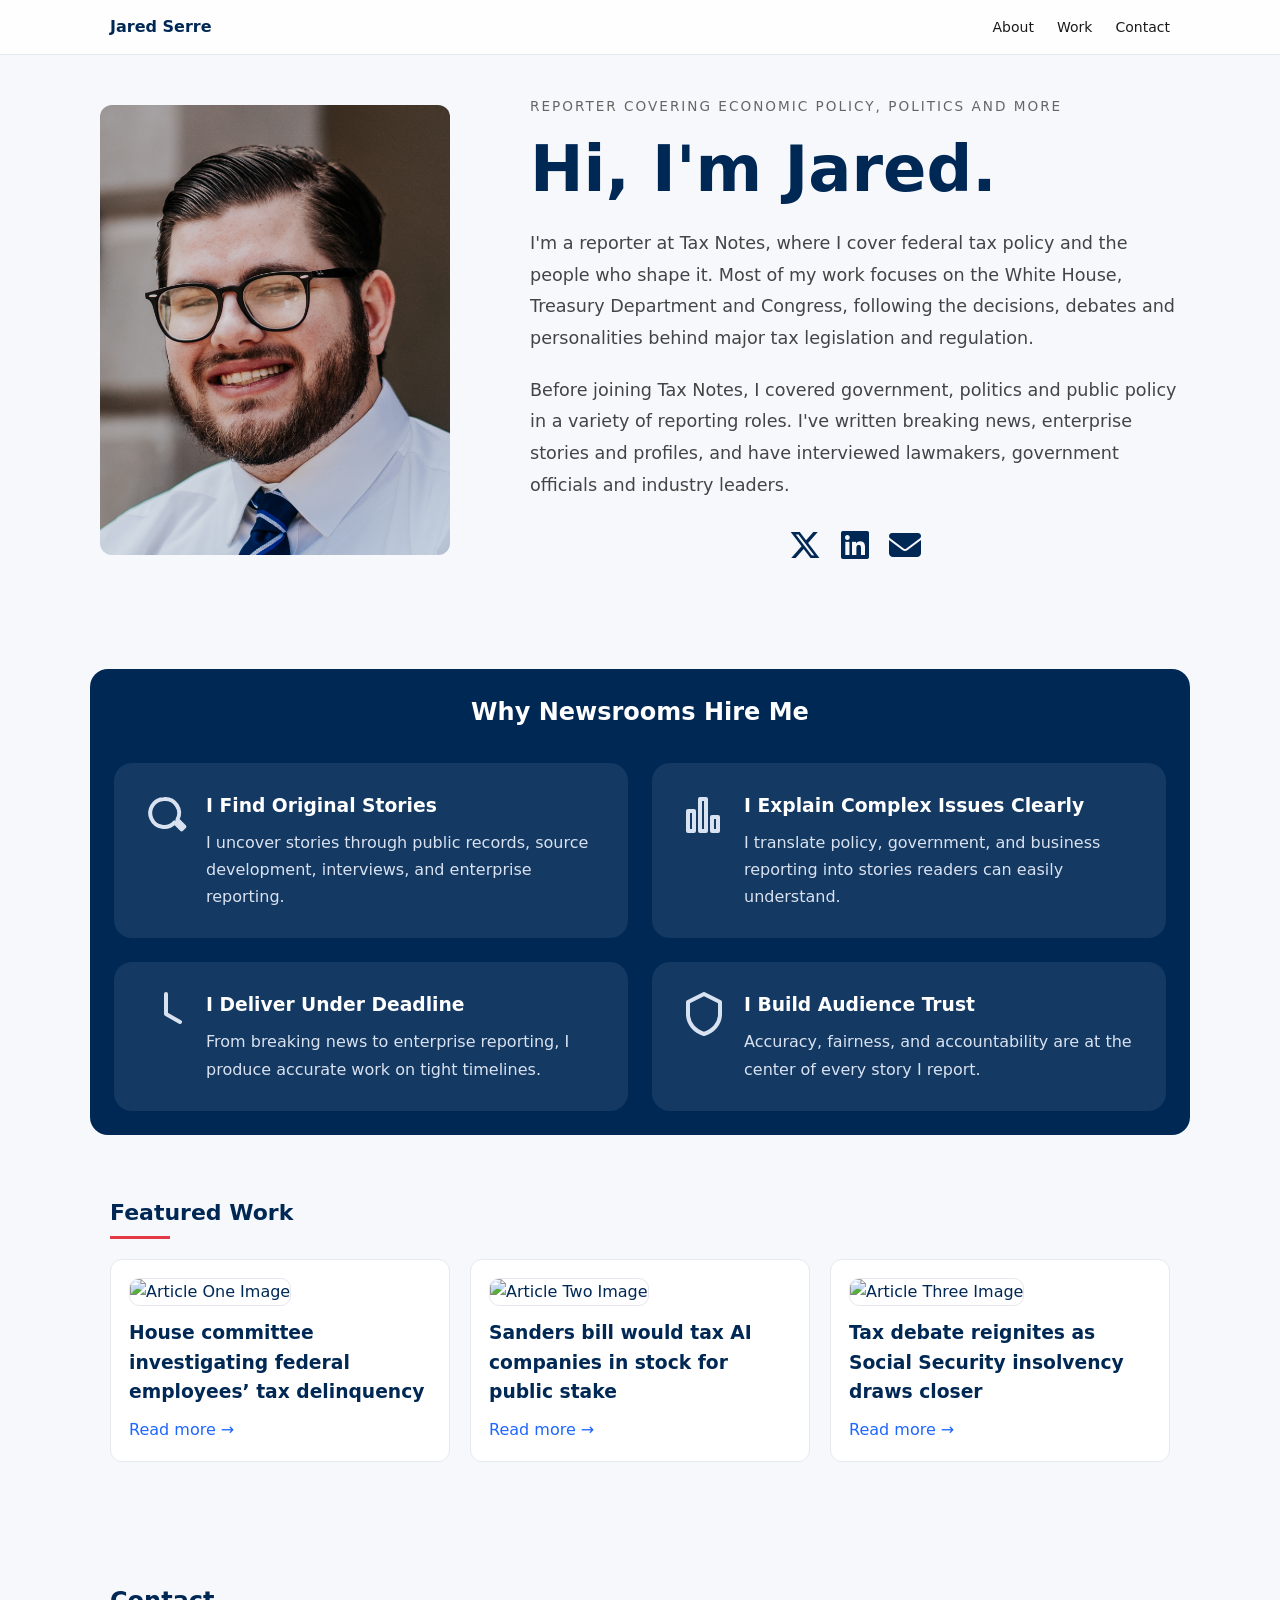
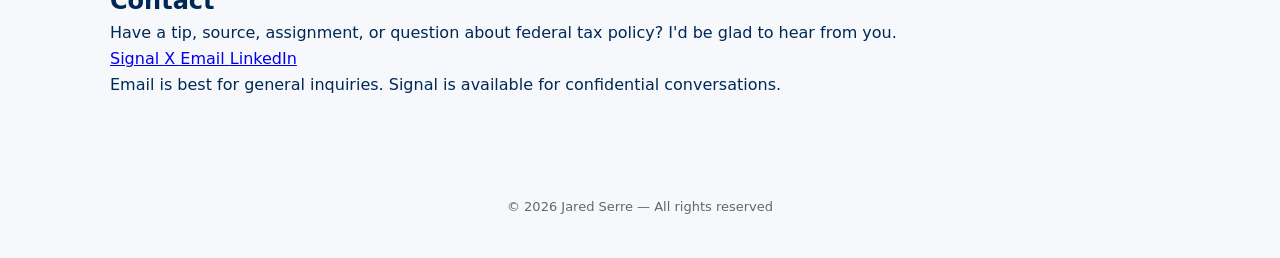
==== commit d3edd487: "Update index.html" ====
--- a/index.html
+++ b/index.html
@@ -166,33 +166,44 @@
 </section>
 
 <!-- CONTACT -->
-<section id="contact">
-  <h2 class="section-title">Contact</h2>
-
-  <div class="contact-box">
-
-  <a class="contact-btn email" href="mailto:jaredserre@gmail.com">
-    <svg viewBox="0 0 24 24" class="icon">
-      <path d="M4 4h16c1.1 0 2 .9 2 2v12c0 1.1-.9 2-2 2H4c-1.1 0-2-.9-2-2V6c0-1.1.9-2 2-2zm0 2v.01L12 13 20 6.01V6H4zm0 12h16V8l-8 5-8-5v10z"/>
-    </svg>
-    Email
-  </a>
-
-  <a class="contact-btn twitter" href="https://twitter.com/JaredSerre" target="_blank">
-    <svg viewBox="0 0 24 24" class="icon">
-      <path d="M22 5.92c-.74.33-1.53.55-2.36.65a4.1 4.1 0 0 0 1.8-2.27 8.19 8.19 0 0 1-2.6 1 4.1 4.1 0 0 0-7 3.74A11.64 11.64 0 0 1 3 4.8a4.1 4.1 0 0 0 1.27 5.47 4.07 4.07 0 0 1-1.86-.52v.05a4.1 4.1 0 0 0 3.29 4.02 4.1 4.1 0 0 1-1.85.07 4.1 4.1 0 0 0 3.83 2.85A8.23 8.23 0 0 1 2 18.58a11.62 11.62 0 0 0 6.29 1.84c7.55 0 11.68-6.26 11.68-11.68v-.53A8.3 8.3 0 0 0 22 5.92z"/>
-    </svg>
-    X (Twitter)
-  </a>
-
-  <a class="contact-btn linkedin" href="https://linkedin.com/in/jared-serre" target="_blank">
-    <svg viewBox="0 0 24 24" class="icon">
-      <path d="M4.98 3.5C4.98 4.88 3.87 6 2.5 6S0 4.88 0 3.5 1.12 1 2.5 1 4.98 2.12 4.98 3.5zM0 8h5v16H0V8zm7.5 0H12v2.3h.1c.6-1.1 2-2.3 4.1-2.3 4.4 0 5.2 2.9 5.2 6.7V24h-5v-7.5c0-1.8 0-4.2-2.6-4.2s-3 2-3 4V24h-5V8z"/>
-    </svg>
-    LinkedIn
-  </a>
-
-</div>
+<section id="contact" class="contact-section">
+  <h2>Contact</h2>
+
+  <p class="contact-lede">
+    Have a tip, source, assignment, or question about federal tax policy?
+    I'd be glad to hear from you.
+  </p>
+
+  <div class="contact-actions">  
+  <a class="contact-button"
+       href="https://signal.me/#eu/yhcVNFFufSUFH-s7x7WKXxYUV9axzzxL6q0Il9q5zZQ7D_loRrlO17KL8p0K-MEX"
+       target="_blank"
+       rel="noopener">
+      Signal
+    </a>
+
+    <a class="contact-button"
+       href="https://x.com/JaredSerre"
+       target="_blank"
+       rel="noopener">
+      X
+    </a>
+
+    <a class="contact-button primary" href="mailto:jared.serre@taxanalysts.org">
+      Email
+    </a>
+      
+    <a class="contact-button"
+       href="https://www.linkedin.com/in/jared-serre/"
+       target="_blank"
+       rel="noopener">
+      LinkedIn
+    </a>
+  </div>
+
+  <p class="contact-note">
+    Email is best for general inquiries. Signal is available for confidential conversations.
+  </p>
 </section>
 
 <footer>
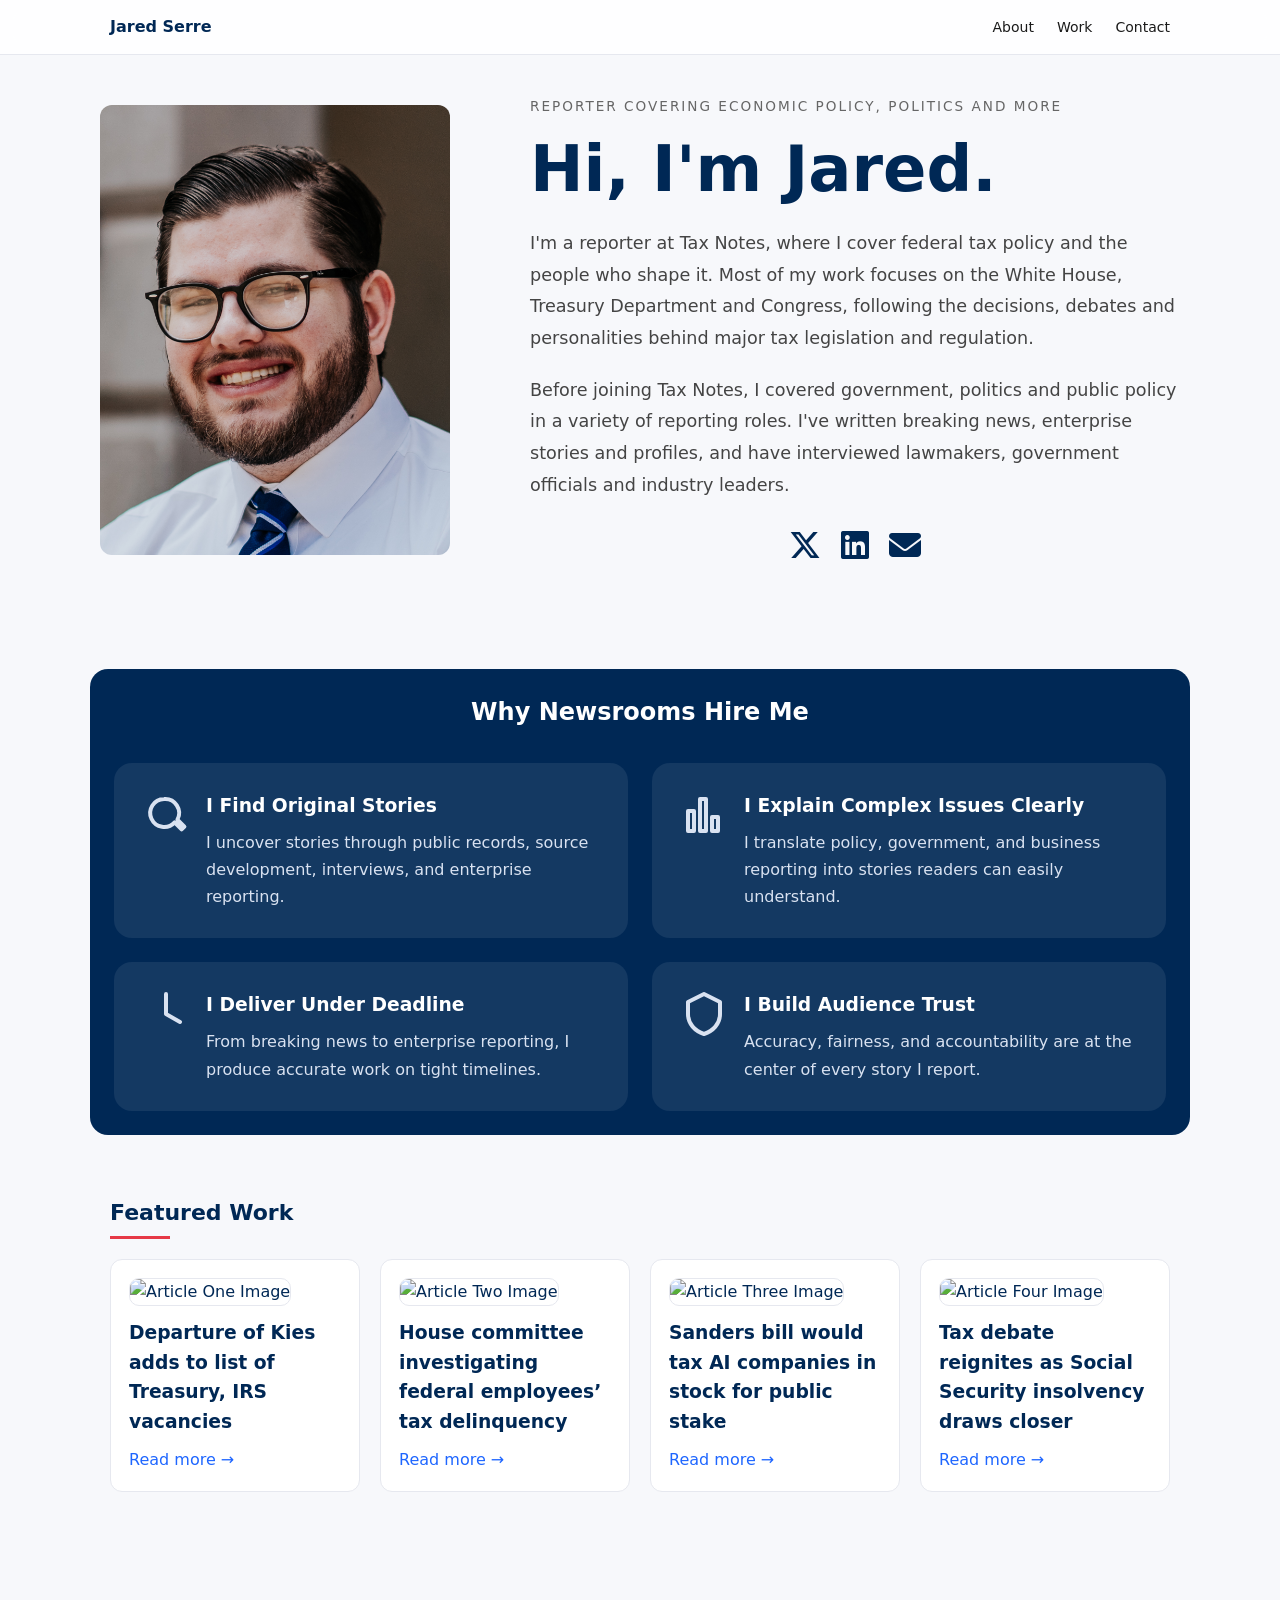
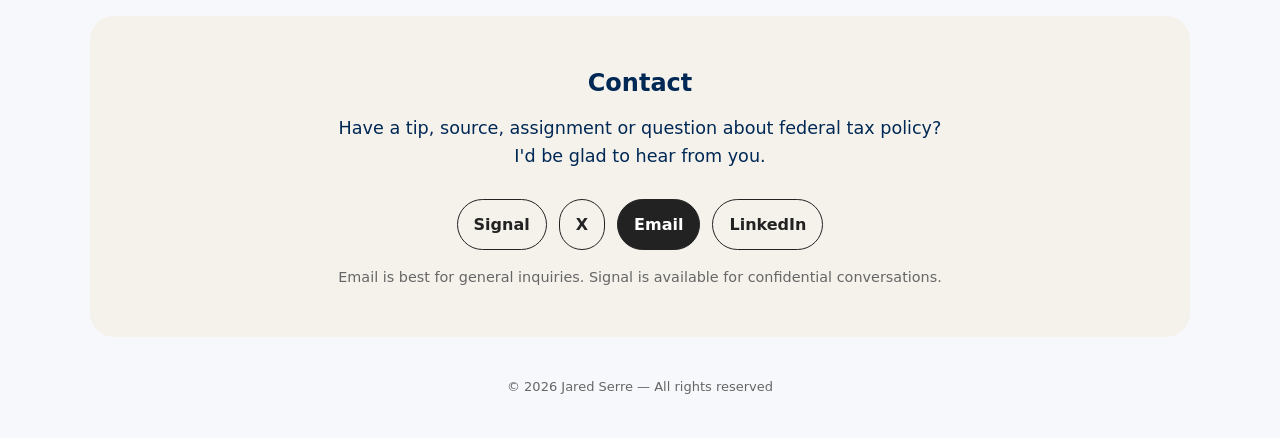
==== commit 87d6429d: "Update index.html" ====
--- a/index.html
+++ b/index.html
@@ -145,19 +145,25 @@
   <div class="work-grid">
 
     <div class="card">
-      <img src="https://pbs.twimg.com/media/HLxZW6cWMAAOwuE?format=jpg&name=medium" alt="Article One Image" class="card-img">
+      <img src="https://pbs.twimg.com/media/HNRvcJlWEAIQb2_?format=jpg&name=900x900" alt="Article One Image" class="card-img">
+      <h3>Departure of Kies adds to list of Treasury, IRS vacancies</h3>
+      <a href="articles/kiesy.html">Read more →</a>
+    </div>
+    
+    <div class="card">
+      <img src="https://pbs.twimg.com/media/HLxZW6cWMAAOwuE?format=jpg&name=medium" alt="Article Two Image" class="card-img">
       <h3>House committee investigating federal employees’ tax delinquency</h3>
       <a href="articles/delinquency.html">Read more →</a>
     </div>
 
     <div class="card">
-      <img src="https://pbs.twimg.com/media/HLcJzKTXwAAC-oU?format=jpg&name=medium" alt="Article Two Image" class="card-img">
+      <img src="https://pbs.twimg.com/media/HLcJzKTXwAAC-oU?format=jpg&name=medium" alt="Article Three Image" class="card-img">
       <h3>Sanders bill would tax AI companies in stock for public stake</h3>
       <a href="articles/sanders-bill.html">Read more →</a>
     </div>
 
     <div class="card">
-      <img src="https://pbs.twimg.com/media/HKjgT0gX0AAf01h?format=jpg&name=medium" alt="Article Three Image" class="card-img">
+      <img src="https://pbs.twimg.com/media/HKjgT0gX0AAf01h?format=jpg&name=medium" alt="Article Four Image" class="card-img">
       <h3>Tax debate reignites as Social Security insolvency draws closer</h3>
       <a href="articles/social-security.html">Read more →</a>
     </div>
@@ -170,7 +176,7 @@
   <h2>Contact</h2>
 
   <p class="contact-lede">
-    Have a tip, source, assignment, or question about federal tax policy?
+    Have a tip, source, assignment or question about federal tax policy?
     I'd be glad to hear from you.
   </p>
 
--- a/styles.css
+++ b/styles.css
@@ -490,3 +490,59 @@
 #why-newsrooms-hire-me .value-icon {
   color: #d9e2f1;
 }
+
+.contact-section {
+  margin-top: 4rem;
+  padding: 3rem 2rem;
+  border-radius: 24px;
+  background: #f5f2ec;
+  text-align: center;
+}
+
+.contact-section h2 {
+  margin-bottom: 0.75rem;
+}
+
+.contact-lede {
+  max-width: 620px;
+  margin: 0 auto 1.75rem;
+  font-size: 1.1rem;
+  line-height: 1.6;
+}
+
+.contact-actions {
+  display: flex;
+  justify-content: center;
+  gap: 0.75rem;
+  flex-wrap: wrap;
+}
+
+.contact-button {
+  padding: 0.75rem 1rem;
+  border: 1px solid #222;
+  border-radius: 999px;
+  text-decoration: none;
+  color: #222;
+  font-weight: 600;
+}
+
+.contact-button:hover {
+  background: #222;
+  color: #fff;
+}
+
+.contact-button.primary {
+  background: #222;
+  color: #fff;
+}
+
+.contact-button.primary:hover {
+  background: transparent;
+  color: #222;
+}
+
+.contact-note {
+  margin-top: 1rem;
+  font-size: 0.9rem;
+  color: #666;
+}
